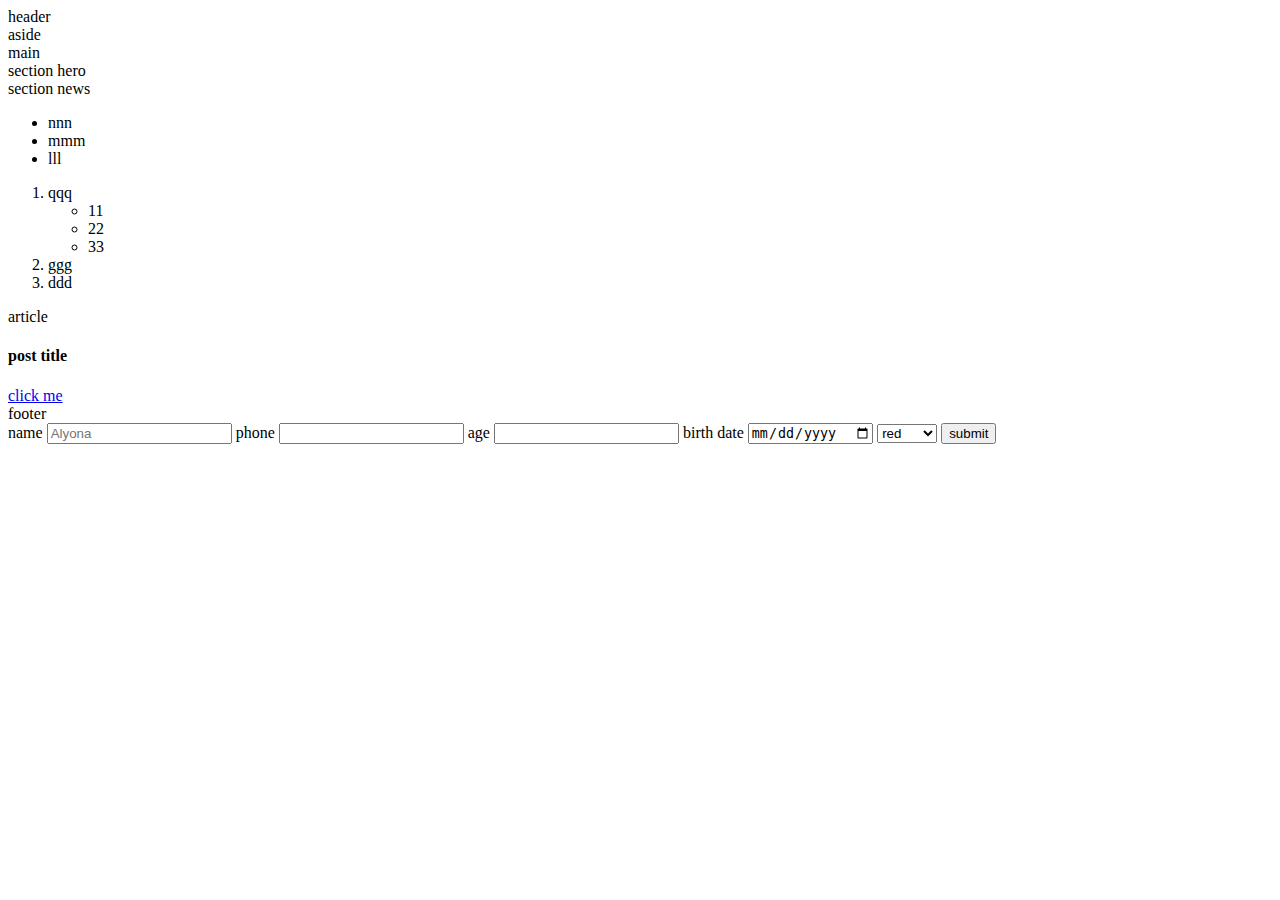
==== index.html @ 685e1f2a "First commit" ====
<!DOCTYPE html>
<html lang="en">
<head>
    <meta charset="UTF-8">
    <meta name="viewport" content="width=device-width, initial-scale=1.0">
    <title>Document</title>
</head>
<body>
    <head>header</head>
    <aside>aside</aside>
    <main>main</main>
     <section>
        section hero
     </section>
     <section>
        section news
        <ul>
            <li>nnn</li>
            <li>mmm</li>
            <li>lll</li>
        </ul>
        <ol>
            <li>
               qqq
               <ul>
                <li>11</li>
                <li>22</li>
                <li>33</li>
               </ul>
            </li>
            <li>ggg</li>
            <li>ddd</li>
        </ol>
     </section>
     <article>
        article
        <h4>post title</h4>
        <a href="http://google.com/" target = "_blank"> click me</a>
     </article>
    <footer>footer</footer>
    <form action="">
        <label for="name">name</label>
        <input type="text" name="name" id="name" placeholder="Alyona"/>
        <label for="phone">phone</label>
        <input type="tel" name="phone" id="phone"/>
        <label for="age">age</label>
        <input type="number" name="age" id="age"/>
        <label for="date">birth date</label>
        <input type="date" name="date" id="date"/>
        <select name="" id="">
            <option value="red">red</option>
            <option value="yellow">yellow</option>
            <option value="green">green</option>
        </select>
        <button>submit</button>        
    </form>
</body>
</html>
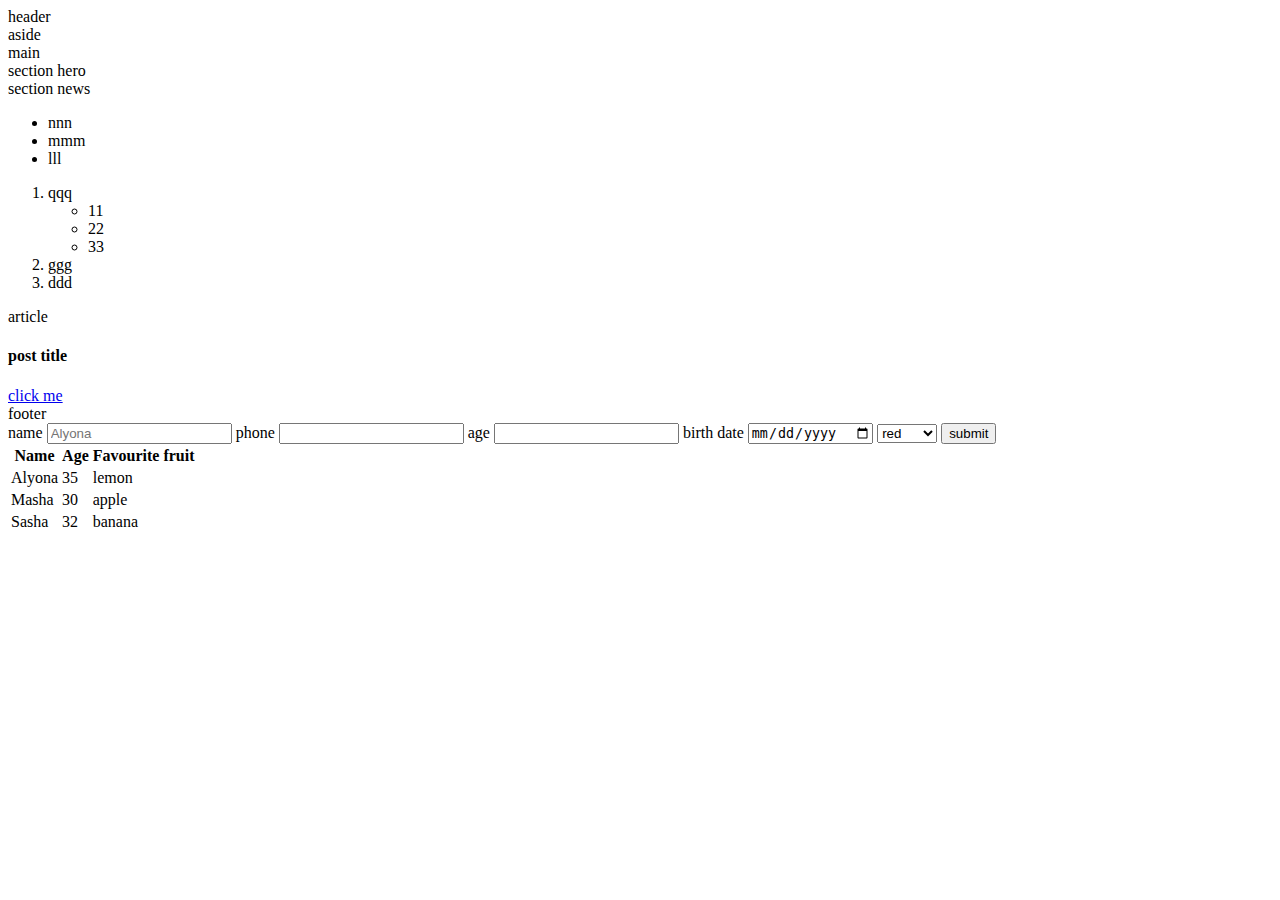
==== commit b544ddef: "Added homework 2_1" ====
--- a/index.html
+++ b/index.html
@@ -54,5 +54,31 @@
         </select>
         <button>submit</button>        
     </form>
+    <table>
+        <thead>
+            <tr>
+                <th>Name</th>
+                <th>Age</th>
+                <th>Favourite fruit</th>
+            </tr>
+        </thead>
+        <tbody>
+            <tr>
+                <td>Alyona</td>
+                <td>35</td>
+                <td>lemon</td>
+            </tr>
+            <tr>
+                <td>Masha</td>
+                <td>30</td>
+                <td>apple</td>
+            </tr>
+            <tr>
+                <td>Sasha</td>
+                <td>32</td>
+                <td>banana</td>
+            </tr>
+        </tbody>
+    </table>
 </body>
 </html>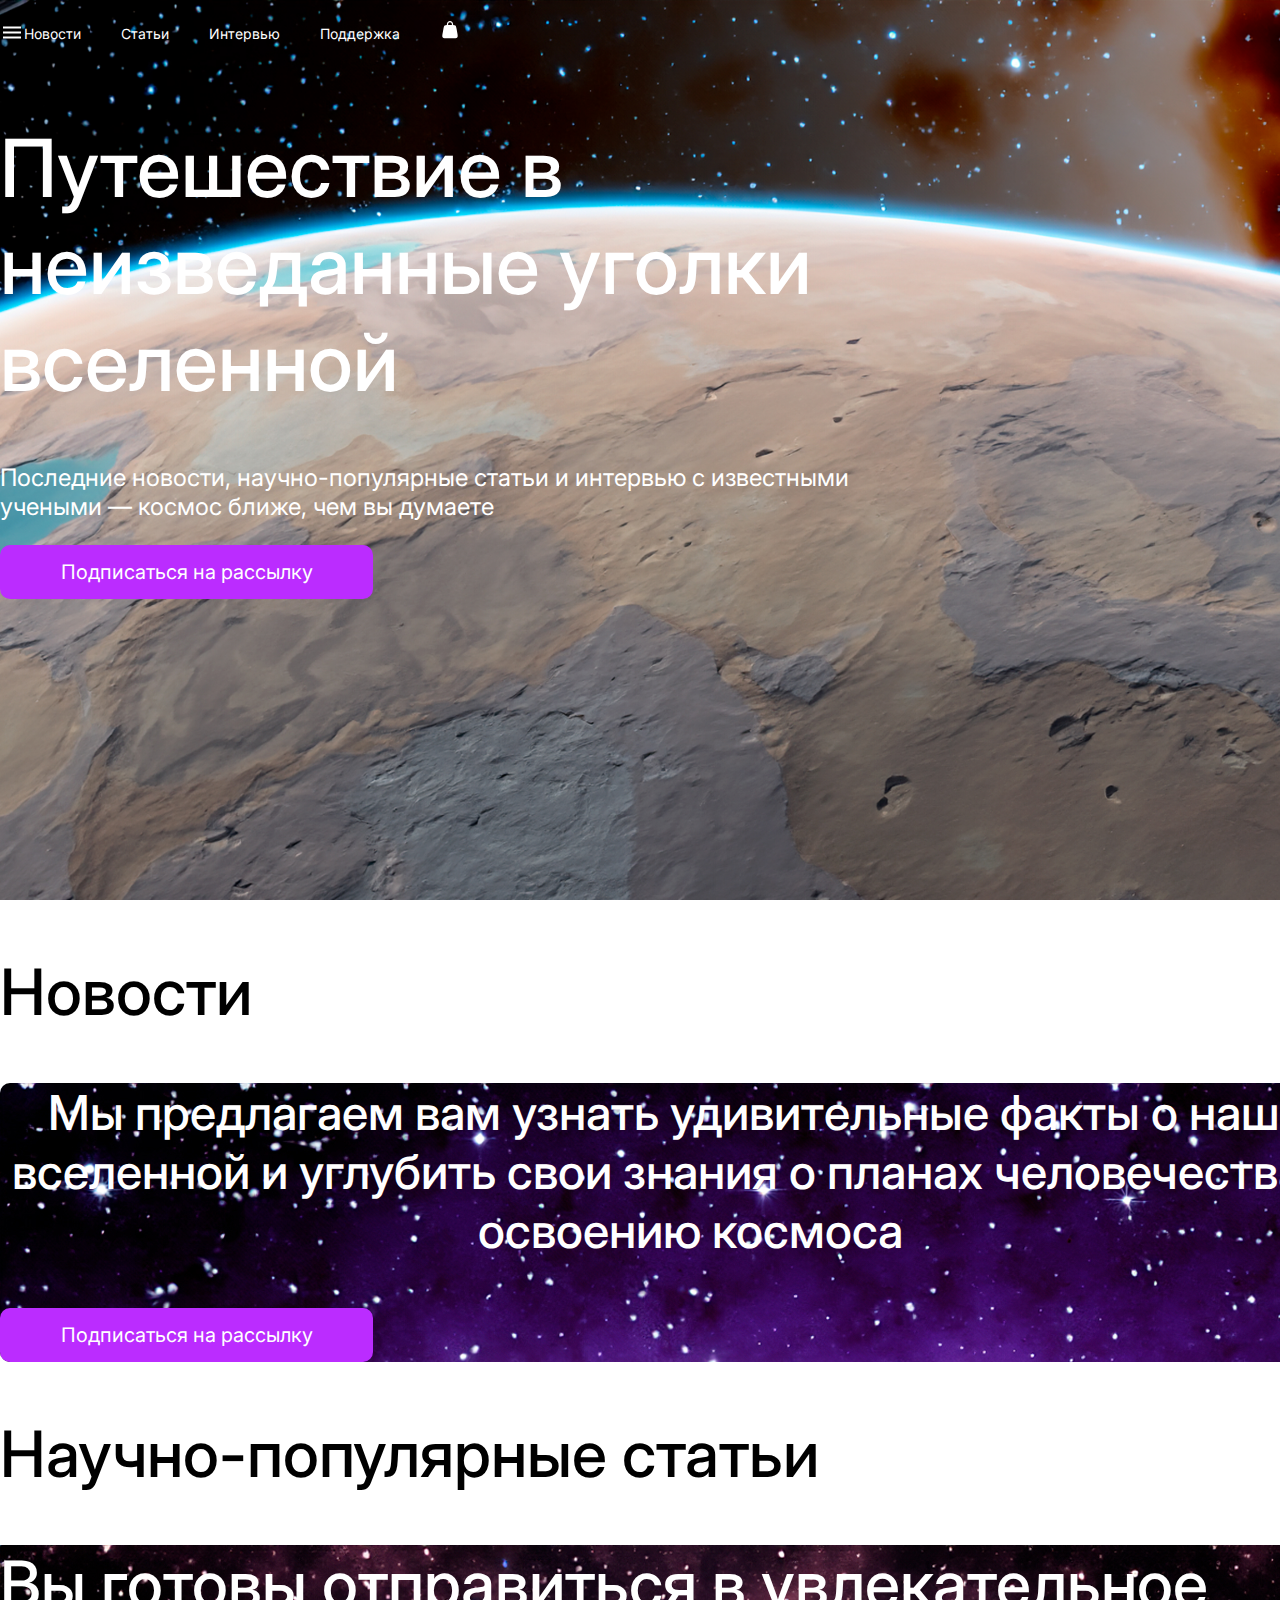
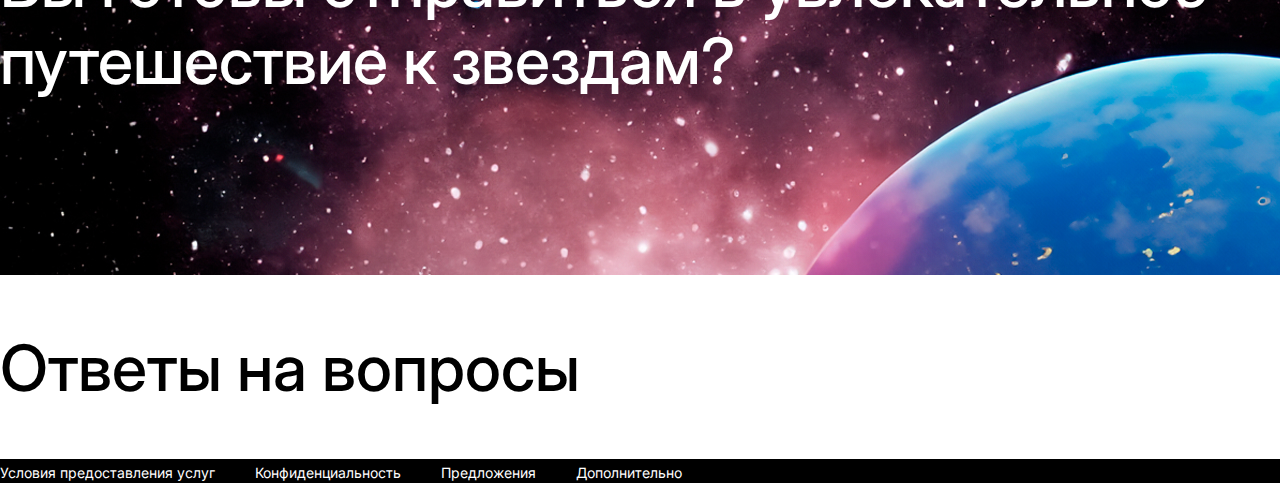
==== commit ce9931fe: "Edited index.html" ====
--- a/index.html
+++ b/index.html
@@ -3,82 +3,120 @@
 <head>
     <meta charset="UTF-8">
     <meta name="viewport" content="width=device-width, initial-scale=1.0">
-    <title>Document</title>
+    <title>News</title>
+    <link rel="stylesheet" href="./index.css">
+    <link rel="preconnect" href="https://fonts.googleapis.com">
+    <link rel="preconnect" href="https://fonts.gstatic.com" crossorigin>
+    <link href="https://fonts.googleapis.com/css2?family=Inter:ital,opsz,wght@0,14..32,100..900;1,14..32,100..900&display=swap" rel="stylesheet">
 </head>
 <body>
-    <head>header</head>
-    <aside>aside</aside>
-    <main>main</main>
-     <section>
-        section hero
-     </section>
-     <section>
-        section news
-        <ul>
-            <li>nnn</li>
-            <li>mmm</li>
-            <li>lll</li>
-        </ul>
-        <ol>
-            <li>
-               qqq
-               <ul>
-                <li>11</li>
-                <li>22</li>
-                <li>33</li>
-               </ul>
-            </li>
-            <li>ggg</li>
-            <li>ddd</li>
-        </ol>
-     </section>
-     <article>
-        article
-        <h4>post title</h4>
-        <a href="http://google.com/" target = "_blank"> click me</a>
-     </article>
-    <footer>footer</footer>
-    <form action="">
-        <label for="name">name</label>
-        <input type="text" name="name" id="name" placeholder="Alyona"/>
-        <label for="phone">phone</label>
-        <input type="tel" name="phone" id="phone"/>
-        <label for="age">age</label>
-        <input type="number" name="age" id="age"/>
-        <label for="date">birth date</label>
-        <input type="date" name="date" id="date"/>
-        <select name="" id="">
-            <option value="red">red</option>
-            <option value="yellow">yellow</option>
-            <option value="green">green</option>
-        </select>
-        <button>submit</button>        
-    </form>
-    <table>
-        <thead>
-            <tr>
-                <th>Name</th>
-                <th>Age</th>
-                <th>Favourite fruit</th>
-            </tr>
-        </thead>
-        <tbody>
-            <tr>
-                <td>Alyona</td>
-                <td>35</td>
-                <td>lemon</td>
-            </tr>
-            <tr>
-                <td>Masha</td>
-                <td>30</td>
-                <td>apple</td>
-            </tr>
-            <tr>
-                <td>Sasha</td>
-                <td>32</td>
-                <td>banana</td>
-            </tr>
-        </tbody>
-    </table>
+    <header id="header" class="header">
+        <div class="container">
+            <div class="nav">
+                <img src="pictures/menu.svg" alt="Меню">
+                <ul class="menu">
+                    <li>
+                        <a href="#">
+                            Новости
+                        </a>
+                    </li>
+                    <li>
+                        <a href="#">
+                            Статьи
+                        </a>
+                    </li>
+                    <li>
+                        <a href="#">
+                            Интервью
+                        </a>
+                    </li>
+                    <li>
+                        <a href="#">
+                            Поддержка
+                        </a>
+                    </li>
+                    <li>
+                        <a href="#">
+                            <img class="bag" src="pictures/bag.svg" alt="">
+                        </a>
+                    </li>
+                </ul>
+            </div>
+            <div class="trip">
+                <h1>Путешествие в неизведанные уголки вселенной</h1>
+                <p>
+                    Последние новости, научно-популярные статьи и интервью с известными учеными — космос ближе, чем вы думаете
+                </p>
+                <a href="#" class="btn">
+                    Подписаться на рассылку
+                </a>
+            </div>
+        </div>
+    </header>
+
+    <main>
+        <section id="news" class="news">
+            <div class="container">
+                <h2>Новости</h2>                              
+            </div>
+        </section>
+        <section>
+            <div class="container">
+                <div class="banner">
+                    <h3>Мы предлагаем вам узнать удивительные факты о нашей вселенной и углубить свои знания о планах человечества по освоению космоса</h3>
+                    <a href="#" class="btn">
+                        Подписаться на рассылку
+                    </a>
+                </div>
+            </div>
+        </section>      
+        <section id="articles" class="articles">
+            <div class="container">
+                <h2>Научно-популярные статьи</h2>
+
+            </div>
+            
+        </section>
+        
+        <section id="mail" class="mail">            
+            <div class="container">
+                <h2>Вы готовы отправиться в увлекательное путешествие к звездам?</h2>
+            </div>
+        </section> 
+
+        <section id="faq" class="faq">            
+            <div class="container">
+                <h2>Ответы на вопросы</h2>
+            </div>
+        </section>       
+    </main>
+
+    <footer id="footer" class="footer">
+        <div class="container">
+            <ul class="menu">
+                <li>
+                    <a href="#">
+                        Условия предоставления услуг
+                    </a>
+                </li>
+                <li>
+                    <a href="#">
+                        Конфиденциальность
+                    </a>
+                </li>
+                <li>
+                    <a href="#">
+                        Предложения
+                    </a>
+                </li>
+                <li>
+                    <a href="#">
+                        Дополнительно
+                    </a>
+                </li>                
+            </ul>
+
+        </div>
+    </footer>
 </body>
 </html>--- a/index.css
+++ b/index.css
@@ -0,0 +1,86 @@
+body{
+    font-family: "Inter", sans-serif;
+    font-size: 20px;
+    padding: 0;
+    margin: 0;
+}
+h1{
+    font-size: 80px;
+    font-weight: 500;
+}
+h2{
+    font-size: 64px;
+    font-weight: 500;
+}
+h3{
+    font-size: 48px;
+    color: #fff;
+    text-align: center;
+    font-weight: 500;
+}
+h4{
+    font-size: 36px;
+    font-weight: 500;
+}
+.container{
+    width: 1380px;
+    margin: 0 auto; /*позиционирование по центру*/
+}
+.header{
+    background: url(pictures/banner1.jpg) no-repeat center top / cover;
+    height: 900px;
+}
+header a {
+    color: #fff;
+}
+.menu{
+    display: flex;
+ }
+.menu li a{
+    text-decoration: none;
+    font-size: 14px;
+}
+.menu li {
+    margin-right: 40px;
+}
+.nav{
+    display: flex;
+}
+ul, li{
+    display: block;
+    padding: 0;
+}
+.btn{
+    display: block;
+    text-align: center;
+    color: #fff;
+    text-decoration: none;
+    background-color: #BB2CFF;
+    border: none;
+    width: 373px;
+    height: 54px;
+    border-radius: 10px;
+    line-height: 54px;
+}
+.trip{
+    width: 912px;
+    color: #fff;
+}
+.trip p{
+    font-size: 24px;
+}
+.banner{
+    background: url(pictures/banner2.jpg);
+    border-radius: 10px;
+ }
+ .mail{
+    background: url(pictures/banner3.jpg);
+    color: #fff;
+    height: 330px;
+ }
+ .footer{
+    background-color: black;
+ }
+ .footer a{
+    color: #fff;
+ }
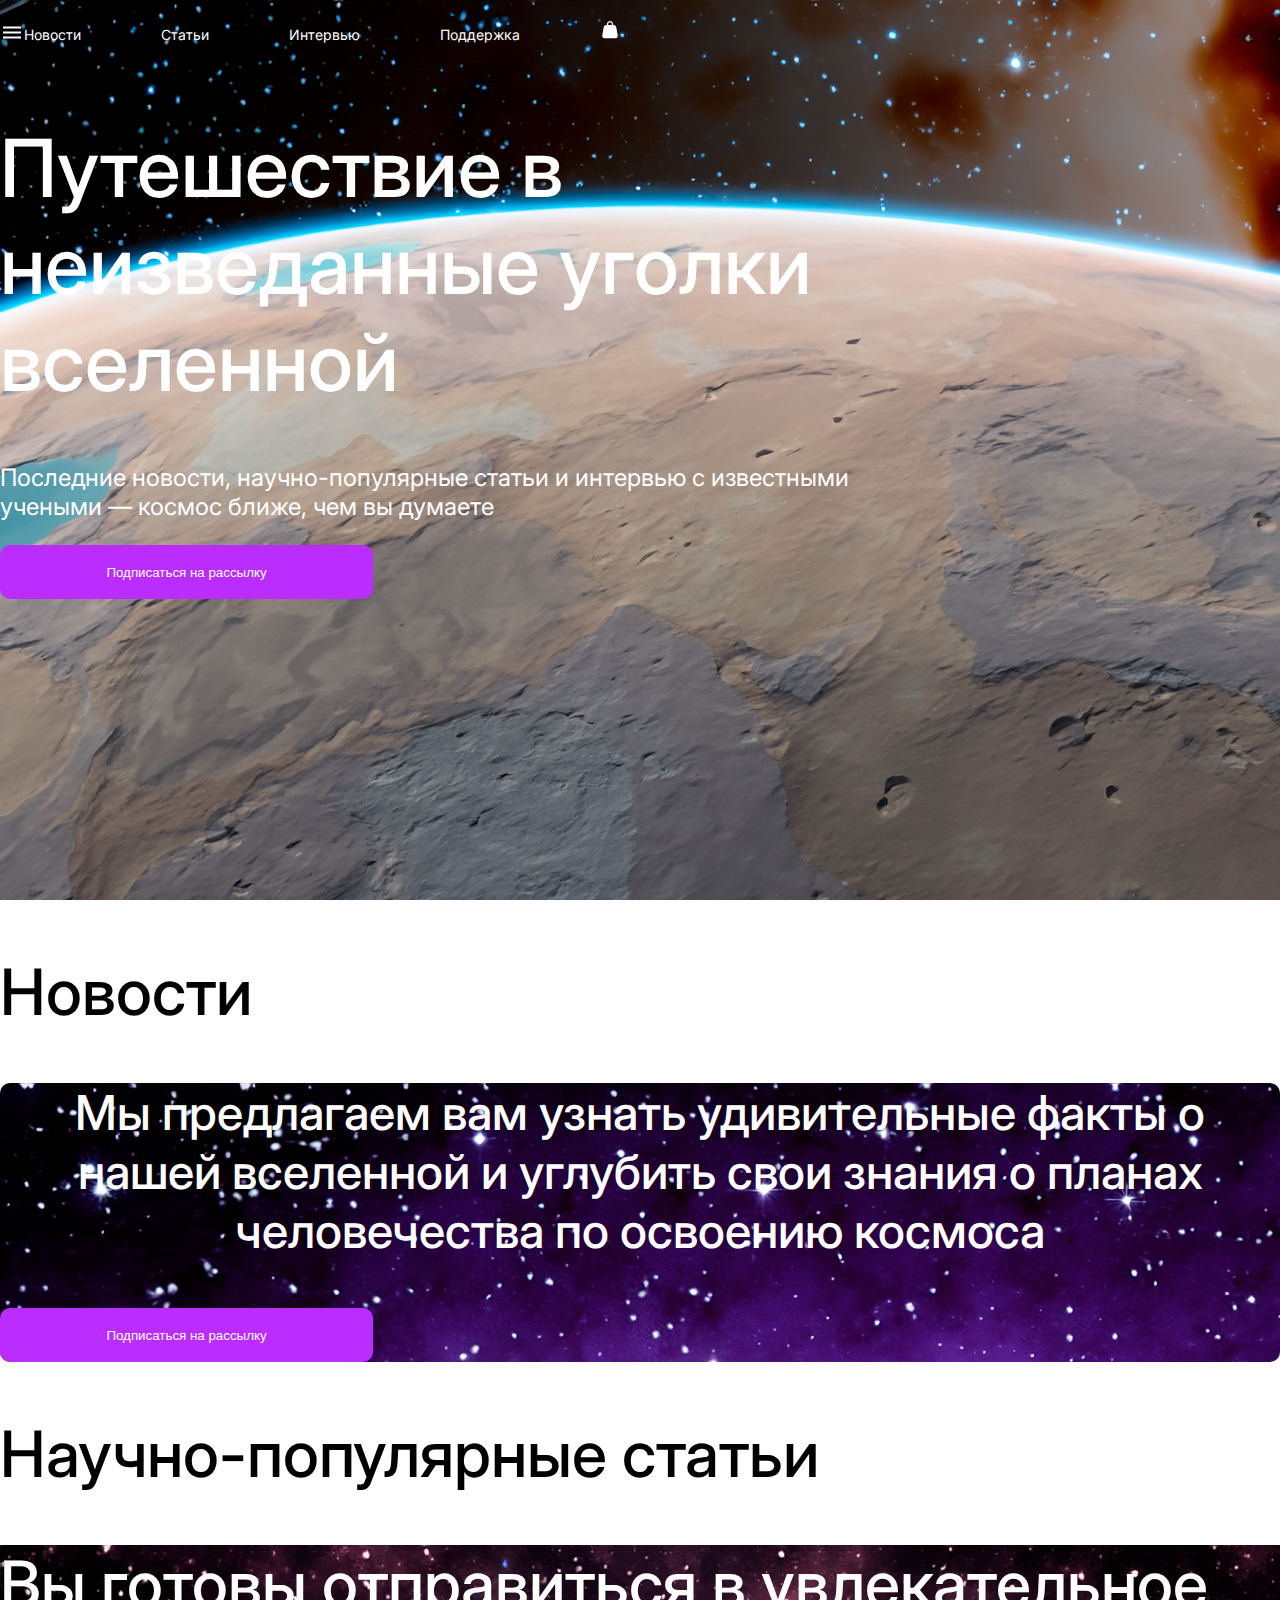
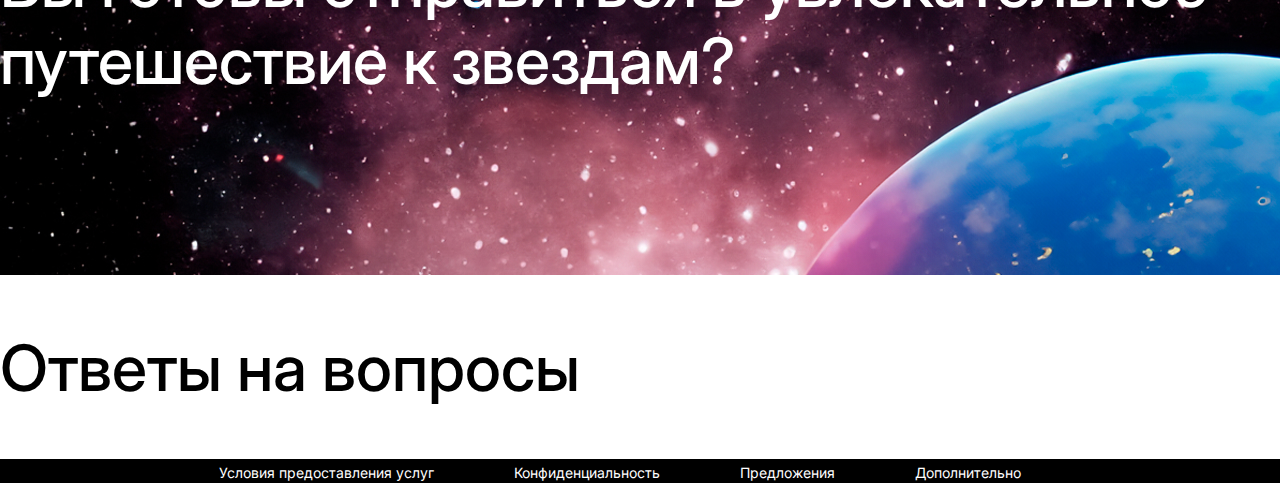
==== commit ef8739d9: "Coorrections from tutor" ====
--- a/index.html
+++ b/index.html
@@ -12,7 +12,7 @@
 <body>
     <header id="header" class="header">
         <div class="container">
-            <div class="nav">
+            <nav class="nav">
                 <img src="pictures/menu.svg" alt="Меню">
                 <ul class="menu">
                     <li>
@@ -41,15 +41,15 @@
                         </a>
                     </li>
                 </ul>
-            </div>
+            </nav>
             <div class="trip">
-                <h1>Путешествие в неизведанные уголки вселенной</h1>
+                <h1 class="main_title">Путешествие в неизведанные уголки вселенной</h1>
                 <p>
                     Последние новости, научно-популярные статьи и интервью с известными учеными — космос ближе, чем вы думаете
                 </p>
-                <a href="#" class="btn">
+                <button href="#" class="btn">
                     Подписаться на рассылку
-                </a>
+                </button>
             </div>
         </div>
     </header>
@@ -57,22 +57,22 @@
     <main>
         <section id="news" class="news">
             <div class="container">
-                <h2>Новости</h2>                              
+                <h2 class="sub_title">Новости</h2>                              
             </div>
         </section>
         <section>
             <div class="container">
                 <div class="banner">
-                    <h3>Мы предлагаем вам узнать удивительные факты о нашей вселенной и углубить свои знания о планах человечества по освоению космоса</h3>
-                    <a href="#" class="btn">
+                    <h3 class="small_title">Мы предлагаем вам узнать удивительные факты о нашей вселенной и углубить свои знания о планах человечества по освоению космоса</h3>
+                    <button href="#" class="btn">
                         Подписаться на рассылку
-                    </a>
+                    </button>
                 </div>
             </div>
         </section>      
         <section id="articles" class="articles">
             <div class="container">
-                <h2>Научно-популярные статьи</h2>
+                <h2 class="sub_title">Научно-популярные статьи</h2>
 
             </div>
             
@@ -80,13 +80,13 @@
         
         <section id="mail" class="mail">            
             <div class="container">
-                <h2>Вы готовы отправиться в увлекательное путешествие к звездам?</h2>
+                <h2 class="sub_title">Вы готовы отправиться в увлекательное путешествие к звездам?</h2>
             </div>
         </section> 
 
         <section id="faq" class="faq">            
             <div class="container">
-                <h2>Ответы на вопросы</h2>
+                <h2 class="sub_title">Ответы на вопросы</h2>
             </div>
         </section>       
     </main>
--- a/index.css
+++ b/index.css
@@ -4,26 +4,27 @@
     padding: 0;
     margin: 0;
 }
-h1{
+.main_title{
     font-size: 80px;
     font-weight: 500;
 }
-h2{
+.sub_title{
     font-size: 64px;
     font-weight: 500;
 }
-h3{
+.small_title{
     font-size: 48px;
     color: #fff;
     text-align: center;
     font-weight: 500;
 }
-h4{
+.mini_title{
     font-size: 36px;
     font-weight: 500;
 }
 .container{
-    width: 1380px;
+    max-width: 1380px;
+    width: 100%;
     margin: 0 auto; /*позиционирование по центру*/
 }
 .header{
@@ -35,6 +36,9 @@
 }
 .menu{
     display: flex;
+    align-items: center;
+    justify-content: center;
+    gap: 40px;
  }
 .menu li a{
     text-decoration: none;
